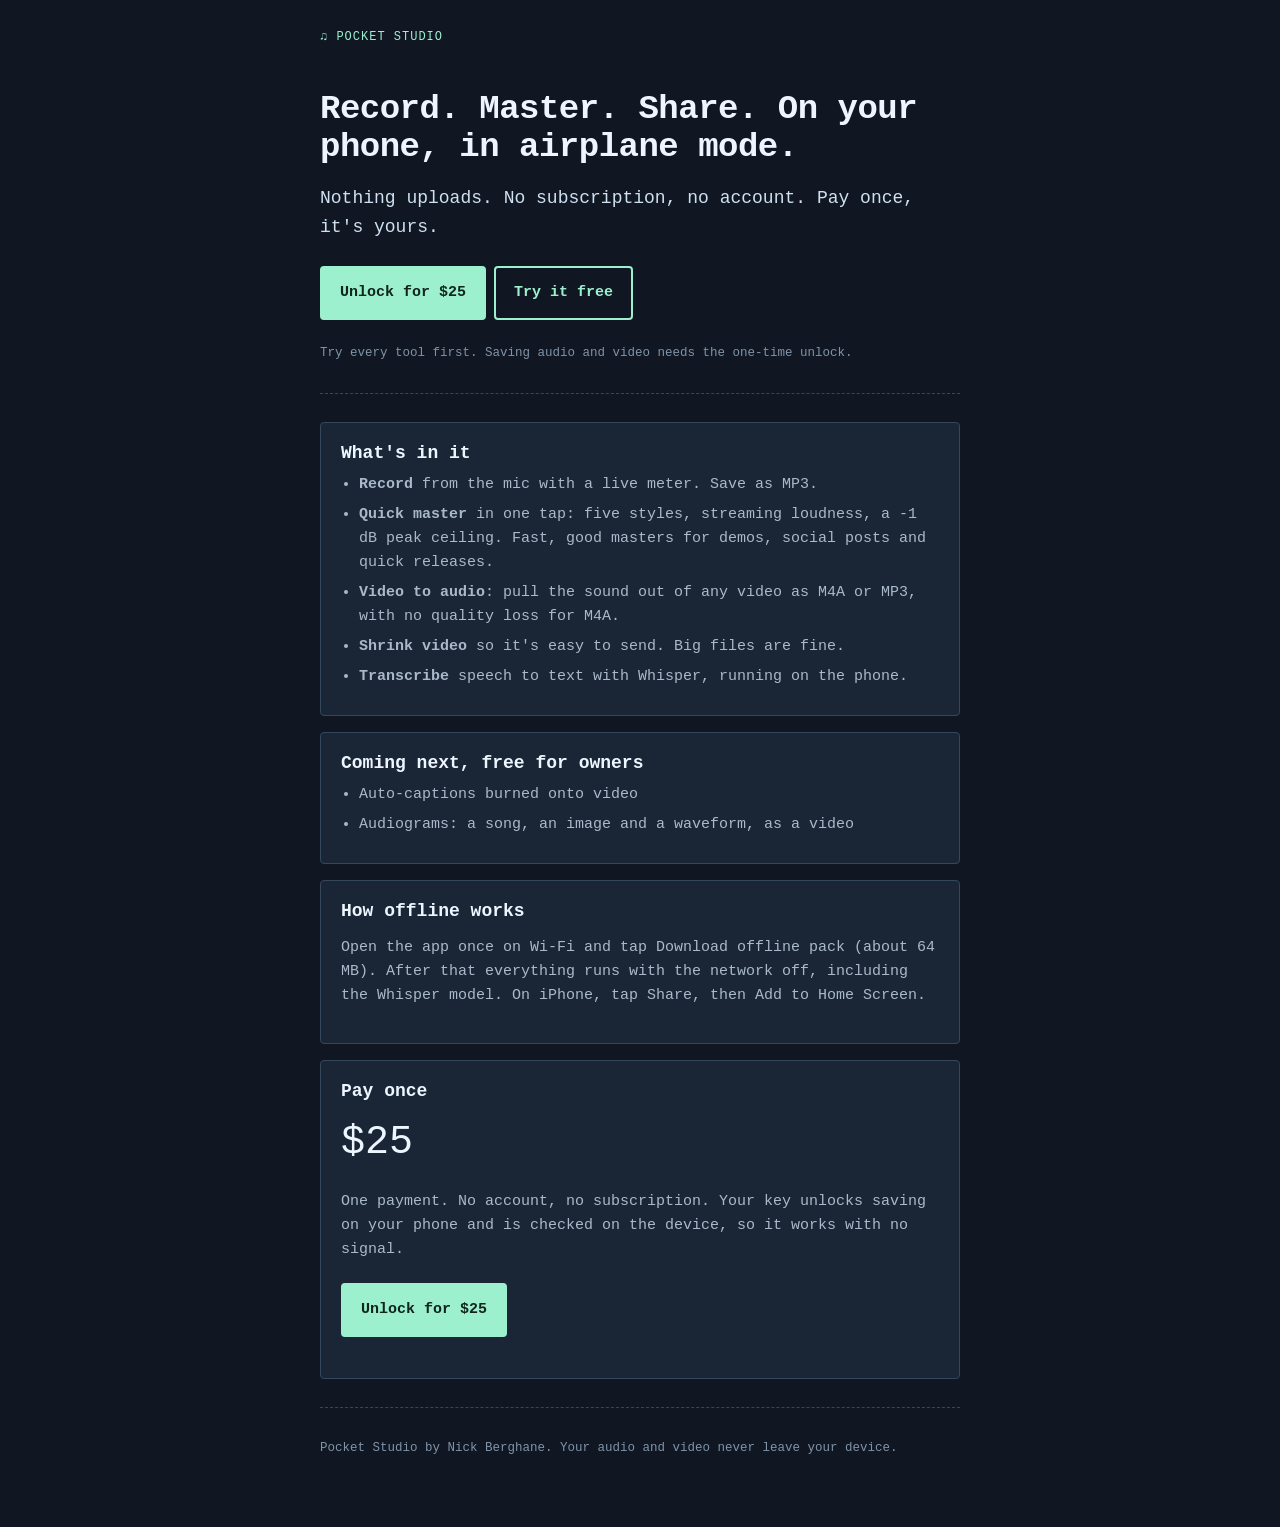
==== index.html @ 55c57971 "Pocket Studio v1: record, master, shrink video, transcribe, offline, one-time unlock Co-Authored-By:" ====
<!doctype html>
<html lang="en"><head><meta charset="utf-8"><meta name="viewport" content="width=device-width,initial-scale=1"><meta name="theme-color" content="#101722"><title>Pocket Studio: record, master and share, offline</title><meta name="description" content="Record, master and shrink video on your phone. Works in airplane mode. Nothing uploads. No subscription, no account. Pay once, it's yours.">
<style>
:root{font-family:ui-monospace,SFMono-Regular,Menlo,monospace;color:#edf5ff;background:#101722}*{box-sizing:border-box}[hidden]{display:none!important}body{margin:0;padding:env(safe-area-inset-top) 16px 48px}main{max-width:640px;margin:auto}
h1{font-size:34px;line-height:1.1;margin:44px 0 12px;letter-spacing:-.5px}h2{font-size:18px;margin:0 0 10px}p,li{color:#aab9c9;line-height:1.6;font-size:15px}.lead{font-size:18px;color:#cfe0f0}
.card{background:#1a2635;border:1px solid #35475b;border-radius:4px;padding:20px;margin:16px 0}ul{padding-left:18px;margin:0}li{margin:6px 0}
.btn{display:inline-block;border:2px solid #9cf0ce;border-radius:4px;padding:13px 18px;background:#9cf0ce;color:#11251d;font:inherit;font-weight:700;text-decoration:none;margin:6px 8px 6px 0}.btn.ghost{background:transparent;color:#9cf0ce}
.tag{color:#9cf0ce;font-size:12px;letter-spacing:1px;text-transform:uppercase}.price{font-size:40px;color:#edf5ff;margin:4px 0}small{color:#7f93a8}
.row{display:grid;grid-template-columns:1fr;gap:0}hr{border:0;border-top:1px dashed #35475b;margin:28px 0}
</style></head><body><main>
<p class="tag" style="margin-top:28px">♫ Pocket Studio</p>
<h1>Record. Master. Share. On your phone, in airplane mode.</h1>
<p class="lead">Nothing uploads. No subscription, no account. Pay once, it's yours.</p>
<p><a class="btn" id="buy" href="#">Unlock for $25</a><a class="btn ghost" href="/app/">Try it free</a></p>
<p><small>Try every tool first. Saving audio and video needs the one-time unlock.</small></p>
<hr>
<section class="card"><h2>What's in it</h2><ul>
<li><b>Record</b> from the mic with a live meter. Save as MP3.</li>
<li><b>Quick master</b> in one tap: five styles, streaming loudness, a -1 dB peak ceiling. Fast, good masters for demos, social posts and quick releases.</li>
<li><b>Video to audio</b>: pull the sound out of any video as M4A or MP3, with no quality loss for M4A.</li>
<li><b>Shrink video</b> so it's easy to send. Big files are fine.</li>
<li><b>Transcribe</b> speech to text with Whisper, running on the phone.</li>
</ul></section>
<section class="card"><h2>Coming next, free for owners</h2><ul><li>Auto-captions burned onto video</li><li>Audiograms: a song, an image and a waveform, as a video</li></ul></section>
<section class="card"><h2>How offline works</h2><p>Open the app once on Wi-Fi and tap Download offline pack (about 64 MB). After that everything runs with the network off, including the Whisper model. On iPhone, tap Share, then Add to Home Screen.</p></section>
<section class="card"><h2>Pay once</h2><p class="price">$25</p><p>One payment. No account, no subscription. Your key unlocks saving on your phone and is checked on the device, so it works with no signal.</p><p><a class="btn" id="buy2" href="#">Unlock for $25</a></p></section>
<hr><p><small>Pocket Studio by Nick Berghane. Your audio and video never leave your device.</small></p>
</main>
<script>var L='https://buy.stripe.com/4gMbIU6Xj9rk0yT5EHgjC00';document.getElementById('buy').href=L;document.getElementById('buy2').href=L;</script>
</body></html>
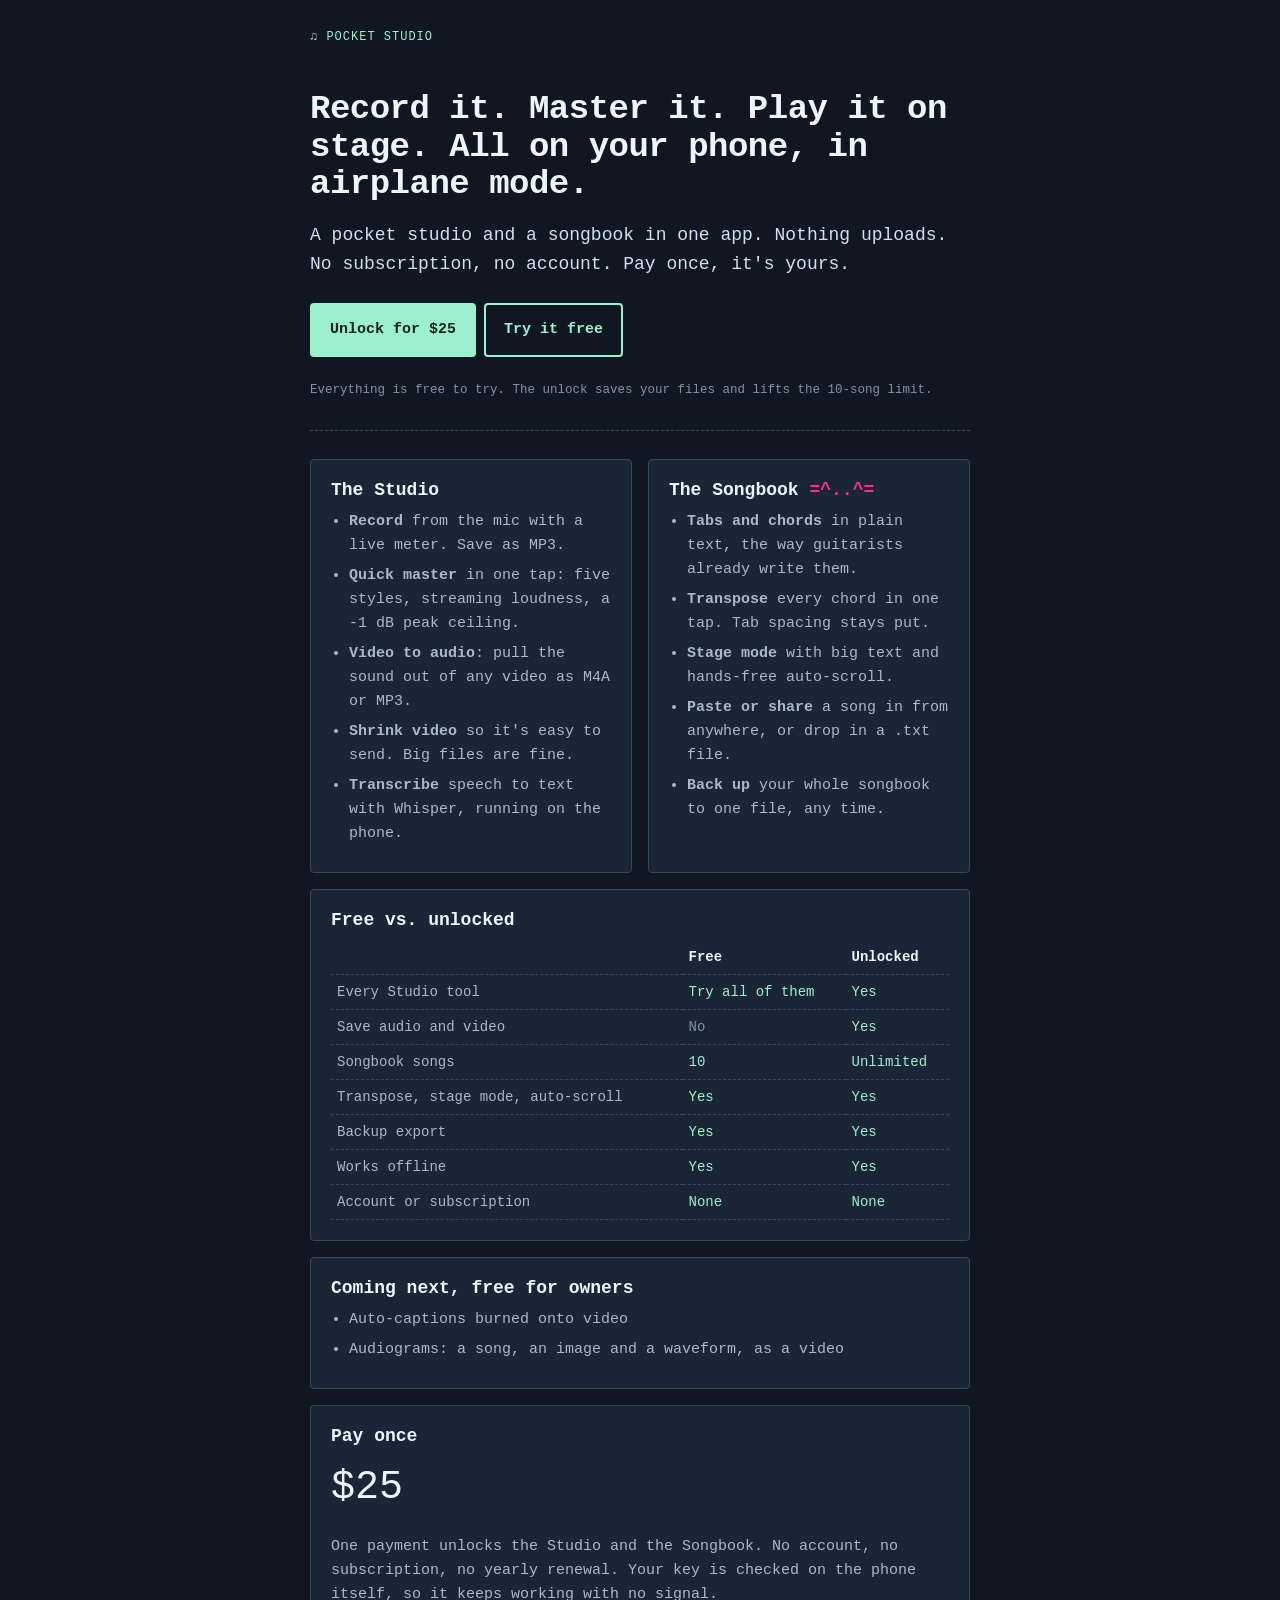
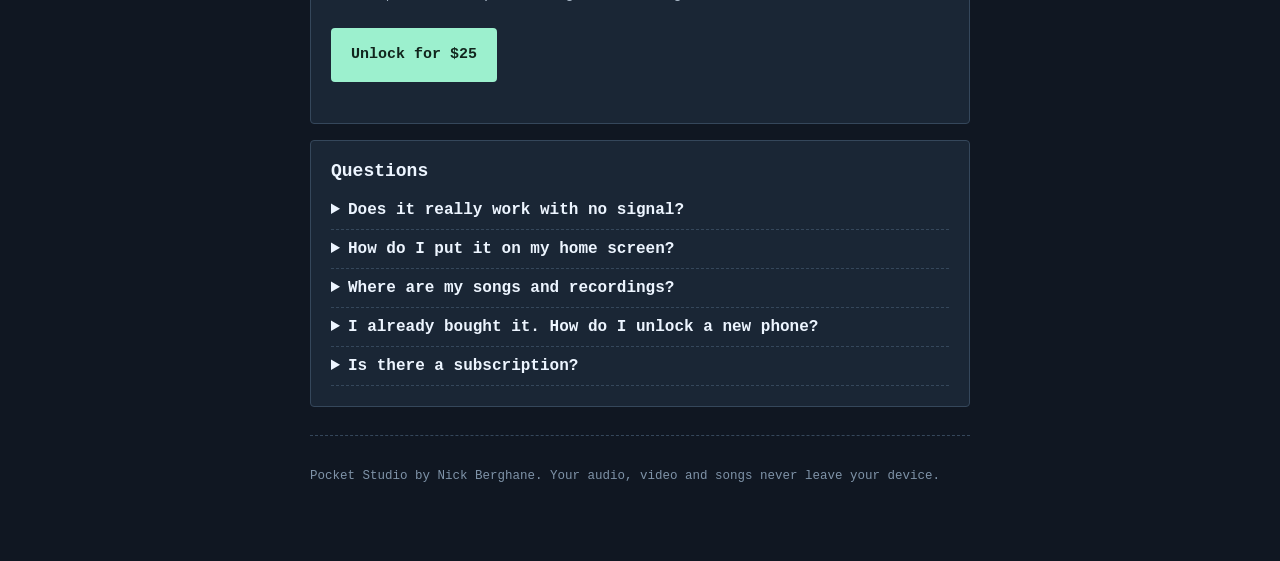
==== commit 4975061c: "Pocket Studio v2: add the Tabbycat Songbook and the free/unlock pricing model - Songbook at /app/son" ====
--- a/index.html
+++ b/index.html
@@ -1,30 +1,59 @@
 <!doctype html>
-<html lang="en"><head><meta charset="utf-8"><meta name="viewport" content="width=device-width,initial-scale=1"><meta name="theme-color" content="#101722"><title>Pocket Studio: record, master and share, offline</title><meta name="description" content="Record, master and shrink video on your phone. Works in airplane mode. Nothing uploads. No subscription, no account. Pay once, it's yours.">
+<html lang="en"><head><meta charset="utf-8"><meta name="viewport" content="width=device-width,initial-scale=1"><meta name="theme-color" content="#101722"><title>Pocket Studio: record, master and play your songs, offline</title><meta name="description" content="Record, master, transcribe and shrink video on your phone, plus a tabs and chords songbook with stage mode. Works in airplane mode. Nothing uploads. No subscription, no account. Pay once, it's yours."><link rel="apple-touch-icon" href="/app/icons/apple-touch-icon.png"><link rel="icon" href="/app/icons/icon-192.png">
 <style>
-:root{font-family:ui-monospace,SFMono-Regular,Menlo,monospace;color:#edf5ff;background:#101722}*{box-sizing:border-box}[hidden]{display:none!important}body{margin:0;padding:env(safe-area-inset-top) 16px 48px}main{max-width:640px;margin:auto}
-h1{font-size:34px;line-height:1.1;margin:44px 0 12px;letter-spacing:-.5px}h2{font-size:18px;margin:0 0 10px}p,li{color:#aab9c9;line-height:1.6;font-size:15px}.lead{font-size:18px;color:#cfe0f0}
+:root{font-family:ui-monospace,SFMono-Regular,Menlo,monospace;color:#edf5ff;background:#101722}*{box-sizing:border-box}[hidden]{display:none!important}body{margin:0;padding:env(safe-area-inset-top) 16px 48px}main{max-width:660px;margin:auto}
+h1{font-size:34px;line-height:1.1;margin:44px 0 12px;letter-spacing:-.5px}h2{font-size:18px;margin:0 0 10px}h3{font-size:15px;margin:0 0 6px;color:#edf5ff}p,li{color:#aab9c9;line-height:1.6;font-size:15px}.lead{font-size:18px;color:#cfe0f0}
 .card{background:#1a2635;border:1px solid #35475b;border-radius:4px;padding:20px;margin:16px 0}ul{padding-left:18px;margin:0}li{margin:6px 0}
 .btn{display:inline-block;border:2px solid #9cf0ce;border-radius:4px;padding:13px 18px;background:#9cf0ce;color:#11251d;font:inherit;font-weight:700;text-decoration:none;margin:6px 8px 6px 0}.btn.ghost{background:transparent;color:#9cf0ce}
 .tag{color:#9cf0ce;font-size:12px;letter-spacing:1px;text-transform:uppercase}.price{font-size:40px;color:#edf5ff;margin:4px 0}small{color:#7f93a8}
-.row{display:grid;grid-template-columns:1fr;gap:0}hr{border:0;border-top:1px dashed #35475b;margin:28px 0}
+hr{border:0;border-top:1px dashed #35475b;margin:28px 0}
+.rooms{display:grid;grid-template-columns:1fr;gap:0}@media(min-width:620px){.rooms{grid-template-columns:1fr 1fr;gap:16px}.rooms .card{margin:0}}
+table{width:100%;border-collapse:collapse;font-size:14px}th,td{text-align:left;padding:9px 6px;border-bottom:1px dashed #35475b;color:#aab9c9;vertical-align:top}th{color:#edf5ff;font-weight:700}td.y{color:#9cf0ce}td.n{color:#7f93a8}
+.pink{color:#ff2d91}details{border-bottom:1px dashed #35475b;padding:10px 0}summary{cursor:pointer;color:#edf5ff;font-weight:700}details p{margin:8px 0 0}
 </style></head><body><main>
 <p class="tag" style="margin-top:28px">♫ Pocket Studio</p>
-<h1>Record. Master. Share. On your phone, in airplane mode.</h1>
-<p class="lead">Nothing uploads. No subscription, no account. Pay once, it's yours.</p>
+<h1>Record it. Master it. Play it on stage. All on your phone, in airplane mode.</h1>
+<p class="lead">A pocket studio and a songbook in one app. Nothing uploads. No subscription, no account. Pay once, it's yours.</p>
 <p><a class="btn" id="buy" href="#">Unlock for $25</a><a class="btn ghost" href="/app/">Try it free</a></p>
-<p><small>Try every tool first. Saving audio and video needs the one-time unlock.</small></p>
+<p><small>Everything is free to try. The unlock saves your files and lifts the 10-song limit.</small></p>
 <hr>
-<section class="card"><h2>What's in it</h2><ul>
+<div class="rooms">
+<section class="card"><h2>The Studio</h2><ul>
 <li><b>Record</b> from the mic with a live meter. Save as MP3.</li>
-<li><b>Quick master</b> in one tap: five styles, streaming loudness, a -1 dB peak ceiling. Fast, good masters for demos, social posts and quick releases.</li>
-<li><b>Video to audio</b>: pull the sound out of any video as M4A or MP3, with no quality loss for M4A.</li>
+<li><b>Quick master</b> in one tap: five styles, streaming loudness, a -1 dB peak ceiling.</li>
+<li><b>Video to audio</b>: pull the sound out of any video as M4A or MP3.</li>
 <li><b>Shrink video</b> so it's easy to send. Big files are fine.</li>
 <li><b>Transcribe</b> speech to text with Whisper, running on the phone.</li>
 </ul></section>
+<section class="card"><h2>The Songbook <span class="pink">=^..^=</span></h2><ul>
+<li><b>Tabs and chords</b> in plain text, the way guitarists already write them.</li>
+<li><b>Transpose</b> every chord in one tap. Tab spacing stays put.</li>
+<li><b>Stage mode</b> with big text and hands-free auto-scroll.</li>
+<li><b>Paste or share</b> a song in from anywhere, or drop in a .txt file.</li>
+<li><b>Back up</b> your whole songbook to one file, any time.</li>
+</ul></section>
+</div>
+<section class="card"><h2>Free vs. unlocked</h2>
+<table>
+<tr><th></th><th>Free</th><th>Unlocked</th></tr>
+<tr><td>Every Studio tool</td><td class="y">Try all of them</td><td class="y">Yes</td></tr>
+<tr><td>Save audio and video</td><td class="n">No</td><td class="y">Yes</td></tr>
+<tr><td>Songbook songs</td><td class="y">10</td><td class="y">Unlimited</td></tr>
+<tr><td>Transpose, stage mode, auto-scroll</td><td class="y">Yes</td><td class="y">Yes</td></tr>
+<tr><td>Backup export</td><td class="y">Yes</td><td class="y">Yes</td></tr>
+<tr><td>Works offline</td><td class="y">Yes</td><td class="y">Yes</td></tr>
+<tr><td>Account or subscription</td><td class="y">None</td><td class="y">None</td></tr>
+</table></section>
 <section class="card"><h2>Coming next, free for owners</h2><ul><li>Auto-captions burned onto video</li><li>Audiograms: a song, an image and a waveform, as a video</li></ul></section>
-<section class="card"><h2>How offline works</h2><p>Open the app once on Wi-Fi and tap Download offline pack (about 64 MB). After that everything runs with the network off, including the Whisper model. On iPhone, tap Share, then Add to Home Screen.</p></section>
-<section class="card"><h2>Pay once</h2><p class="price">$25</p><p>One payment. No account, no subscription. Your key unlocks saving on your phone and is checked on the device, so it works with no signal.</p><p><a class="btn" id="buy2" href="#">Unlock for $25</a></p></section>
-<hr><p><small>Pocket Studio by Nick Berghane. Your audio and video never leave your device.</small></p>
+<section class="card"><h2>Pay once</h2><p class="price">$25</p><p>One payment unlocks the Studio and the Songbook. No account, no subscription, no yearly renewal. Your key is checked on the phone itself, so it keeps working with no signal.</p><p><a class="btn" id="buy2" href="#">Unlock for $25</a></p></section>
+<section class="card"><h2>Questions</h2>
+<details><summary>Does it really work with no signal?</summary><p>Yes. Open the app once on Wi-Fi and tap Download offline pack (about 64 MB). After that the recorder, mastering, video tools, Whisper transcription and the Songbook all run with the network off.</p></details>
+<details><summary>How do I put it on my home screen?</summary><p>On iPhone, open the app in Safari, tap Share, then Add to Home Screen. On Android, tap Install when Chrome offers it, or use the menu.</p></details>
+<details><summary>Where are my songs and recordings?</summary><p>On your phone, in the app's own storage. Nothing is sent anywhere. Use Export JSON in the Songbook to keep a backup of your songs.</p></details>
+<details><summary>I already bought it. How do I unlock a new phone?</summary><p>Open the app, tap Already bought? Enter key, and paste the key you got after paying.</p></details>
+<details><summary>Is there a subscription?</summary><p>No. You pay $25 once. Updates and the features listed above as coming next are included.</p></details>
+</section>
+<hr><p><small>Pocket Studio by Nick Berghane. Your audio, video and songs never leave your device.</small></p>
 </main>
 <script>var L='https://buy.stripe.com/4gMbIU6Xj9rk0yT5EHgjC00';document.getElementById('buy').href=L;document.getElementById('buy2').href=L;</script>
 </body></html>
